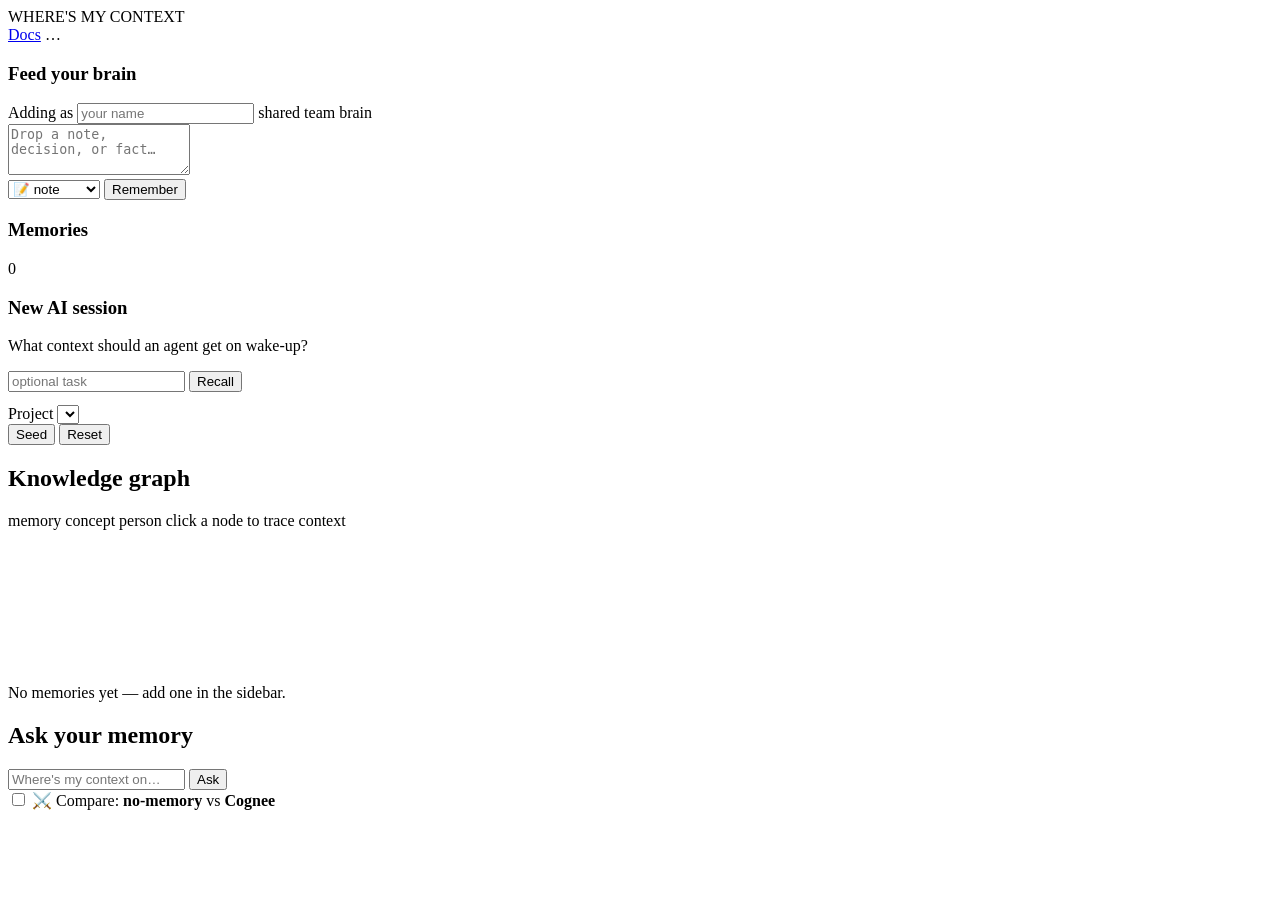
==== frontend/index.html @ d5a43bbb "Redesign UI with modern sidebar layout inspired by LeadScan - cleaner, more minimal aesthetic" ====
<!DOCTYPE html>
<html lang="en">
<head>
  <meta charset="UTF-8" />
  <meta name="viewport" content="width=device-width, initial-scale=1.0" />
  <title>Where's My Context · AI memory that connects</title>
  <link rel="preconnect" href="https://fonts.googleapis.com" />
  <link href="https://fonts.googleapis.com/css2?family=Inter:wght@400;500;600;700;800&family=JetBrains+Mono:wght@400;500&display=swap" rel="stylesheet" />
  <link rel="stylesheet" href="/styles.css" />
</head>
<body>
  <!-- TOP NAV -->
  <header class="topnav">
    <div class="nav-left">
      <span class="logo-text">WHERE'S MY CONTEXT</span>
    </div>
    <div class="nav-right">
      <a href="#" class="nav-link">Docs</a>
      <span id="engine-badge" class="badge" title="Active memory engine">…</span>
    </div>
  </header>

  <!-- MAIN LAYOUT: Sidebar + Content -->
  <div class="layout">
    <!-- LEFT SIDEBAR -->
    <aside class="sidebar">
      <div class="sidebar-section">
        <h3 class="section-title">Feed your brain</h3>
        <div class="identity-row">
          <span>Adding as</span>
          <input id="identity" type="text" placeholder="your name" maxlength="24" />
          <span class="idhint">shared team brain</span>
        </div>
        <form id="add-form" class="add-form">
          <textarea id="add-text" rows="3"
            placeholder="Drop a note, decision, or fact…"></textarea>
          <div class="form-row">
            <select id="add-type">
              <option value="decision">🧭 decision</option>
              <option value="note" selected>📝 note</option>
              <option value="fact">📌 fact</option>
              <option value="doc">📄 doc</option>
              <option value="code">💻 code</option>
            </select>
            <button type="submit" class="btn-primary">Remember</button>
          </div>
        </form>
      </div>

      <div class="sidebar-section">
        <div class="section-head">
          <h3 class="section-title">Memories</h3>
          <span id="mem-count" class="count-badge">0</span>
        </div>
        <div id="mem-list" class="mem-list"></div>
      </div>

      <div class="sidebar-section">
        <h3 class="section-title">New AI session</h3>
        <p class="section-desc">What context should an agent get on wake-up?</p>
        <div class="form-row">
          <input id="recall-task" type="text" placeholder="optional task" />
          <button id="recall-btn" class="btn-accent">Recall</button>
        </div>
        <pre id="recall-out" class="recall-output hidden"></pre>
      </div>

      <div class="sidebar-footer">
        <label class="proj-label">
          Project
          <select id="project-select"></select>
        </label>
        <div class="button-group">
          <button id="seed-btn" class="btn-ghost">Seed</button>
          <button id="reset-btn" class="btn-ghost danger">Reset</button>
        </div>
      </div>
    </aside>

    <!-- MAIN CONTENT -->
    <main class="main-content">
      <!-- GRAPH -->
      <section class="graph-section">
        <div class="graph-header">
          <h2>Knowledge graph</h2>
          <div class="legend">
            <span><i class="sw mem"></i> memory</span>
            <span><i class="sw con"></i> concept</span>
            <span><i class="sw per"></i> person</span>
            <span class="hint">click a node to trace context</span>
          </div>
        </div>
        <svg id="graph"></svg>
        <div id="graph-empty" class="graph-empty hidden">No memories yet — add one in the sidebar.</div>
      </section>

      <!-- CHAT PANEL -->
      <section class="chat-section">
        <h2>Ask your memory</h2>
        <form id="ask-form" class="ask-form">
          <input id="ask-input" type="text"
            placeholder="Where's my context on…" />
          <button type="submit" class="btn-primary">Ask</button>
        </form>
        <label class="compare-toggle">
          <input type="checkbox" id="compare-toggle" />
          <span>⚔️ Compare: <b>no-memory</b> vs <b>Cognee</b></span>
        </label>
        <div id="chat" class="chat"></div>
      </section>
    </main>
  </div>

  <script src="https://d3js.org/d3.v7.min.js"></script>
  <script src="/app.js"></script>
</body>
</html>
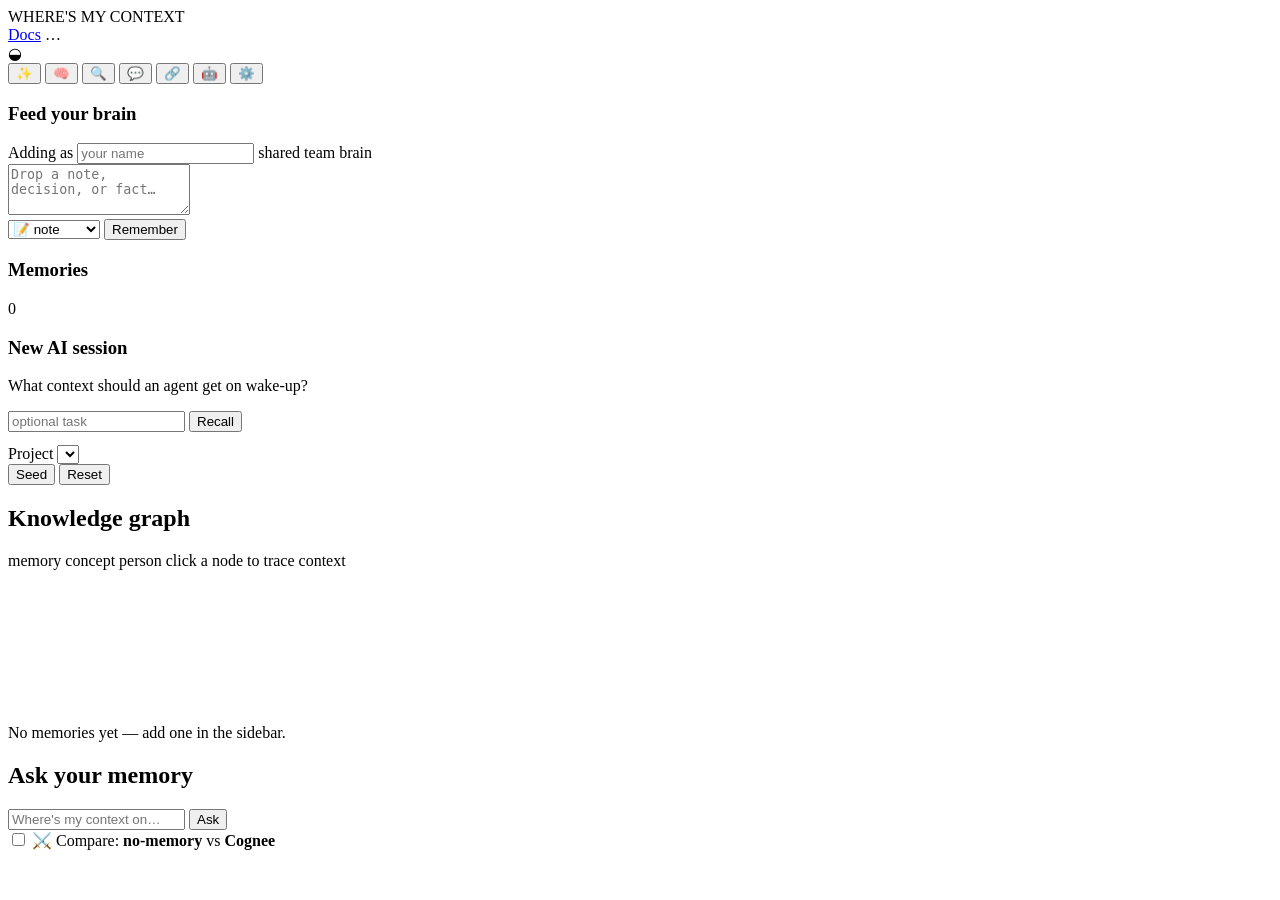
==== commit 554fab72: "Redesign sidebar with two-part layout: icon bar left + menu right, inspired by Gopis design" ====
--- a/frontend/index.html
+++ b/frontend/index.html
@@ -22,7 +22,21 @@
 
   <!-- MAIN LAYOUT: Sidebar + Content -->
   <div class="layout">
-    <!-- LEFT SIDEBAR -->
+    <!-- LEFT ICON BAR -->
+    <aside class="icon-bar">
+      <div class="icon-logo">◒</div>
+      <nav class="icon-nav">
+        <button class="icon-btn" title="New memory" id="new-memory-btn">✨</button>
+        <button class="icon-btn active" title="Feed">🧠</button>
+        <button class="icon-btn" title="Search">🔍</button>
+        <button class="icon-btn" title="Messages">💬</button>
+        <button class="icon-btn" title="Graph">🔗</button>
+        <button class="icon-btn" title="Recall">🤖</button>
+        <button class="icon-btn" title="Settings">⚙️</button>
+      </nav>
+    </aside>
+
+    <!-- RIGHT SIDEBAR -->
     <aside class="sidebar">
       <div class="sidebar-section">
         <h3 class="section-title">Feed your brain</h3>
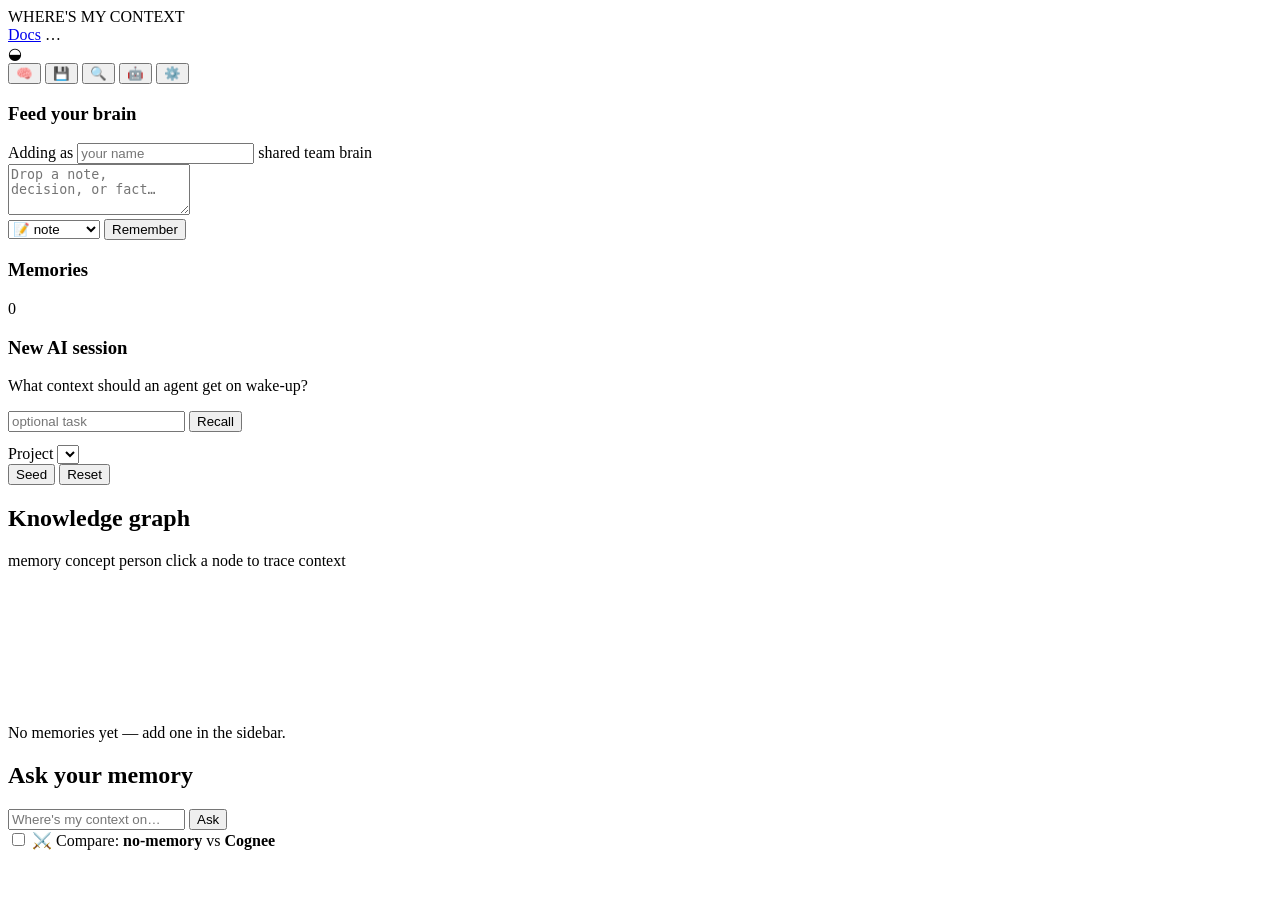
==== commit fc331711: "Redesign sidebar to icon-only with hover labels instead of persistent menu" ====
--- a/frontend/index.html
+++ b/frontend/index.html
@@ -22,22 +22,20 @@
 
   <!-- MAIN LAYOUT: Sidebar + Content -->
   <div class="layout">
-    <!-- LEFT ICON BAR -->
-    <aside class="icon-bar">
-      <div class="icon-logo">◒</div>
-      <nav class="icon-nav">
-        <button class="icon-btn" title="New memory" id="new-memory-btn">✨</button>
-        <button class="icon-btn active" title="Feed">🧠</button>
-        <button class="icon-btn" title="Search">🔍</button>
-        <button class="icon-btn" title="Messages">💬</button>
-        <button class="icon-btn" title="Graph">🔗</button>
-        <button class="icon-btn" title="Recall">🤖</button>
-        <button class="icon-btn" title="Settings">⚙️</button>
+    <!-- ICON SIDEBAR (Hover to reveal labels) -->
+    <aside class="sidebar">
+      <div class="sidebar-header">
+        <div class="sidebar-logo">◒</div>
+      </div>
+
+      <nav class="sidebar-nav">
+        <button class="sidebar-item active" data-label="Feed">🧠</button>
+        <button class="sidebar-item" data-label="Memories">💾</button>
+        <button class="sidebar-item" data-label="Search">🔍</button>
+        <button class="sidebar-item" data-label="Recall">🤖</button>
+        <button class="sidebar-item" data-label="Settings">⚙️</button>
       </nav>
-    </aside>
 
-    <!-- RIGHT SIDEBAR -->
-    <aside class="sidebar">
       <div class="sidebar-section">
         <h3 class="section-title">Feed your brain</h3>
         <div class="identity-row">
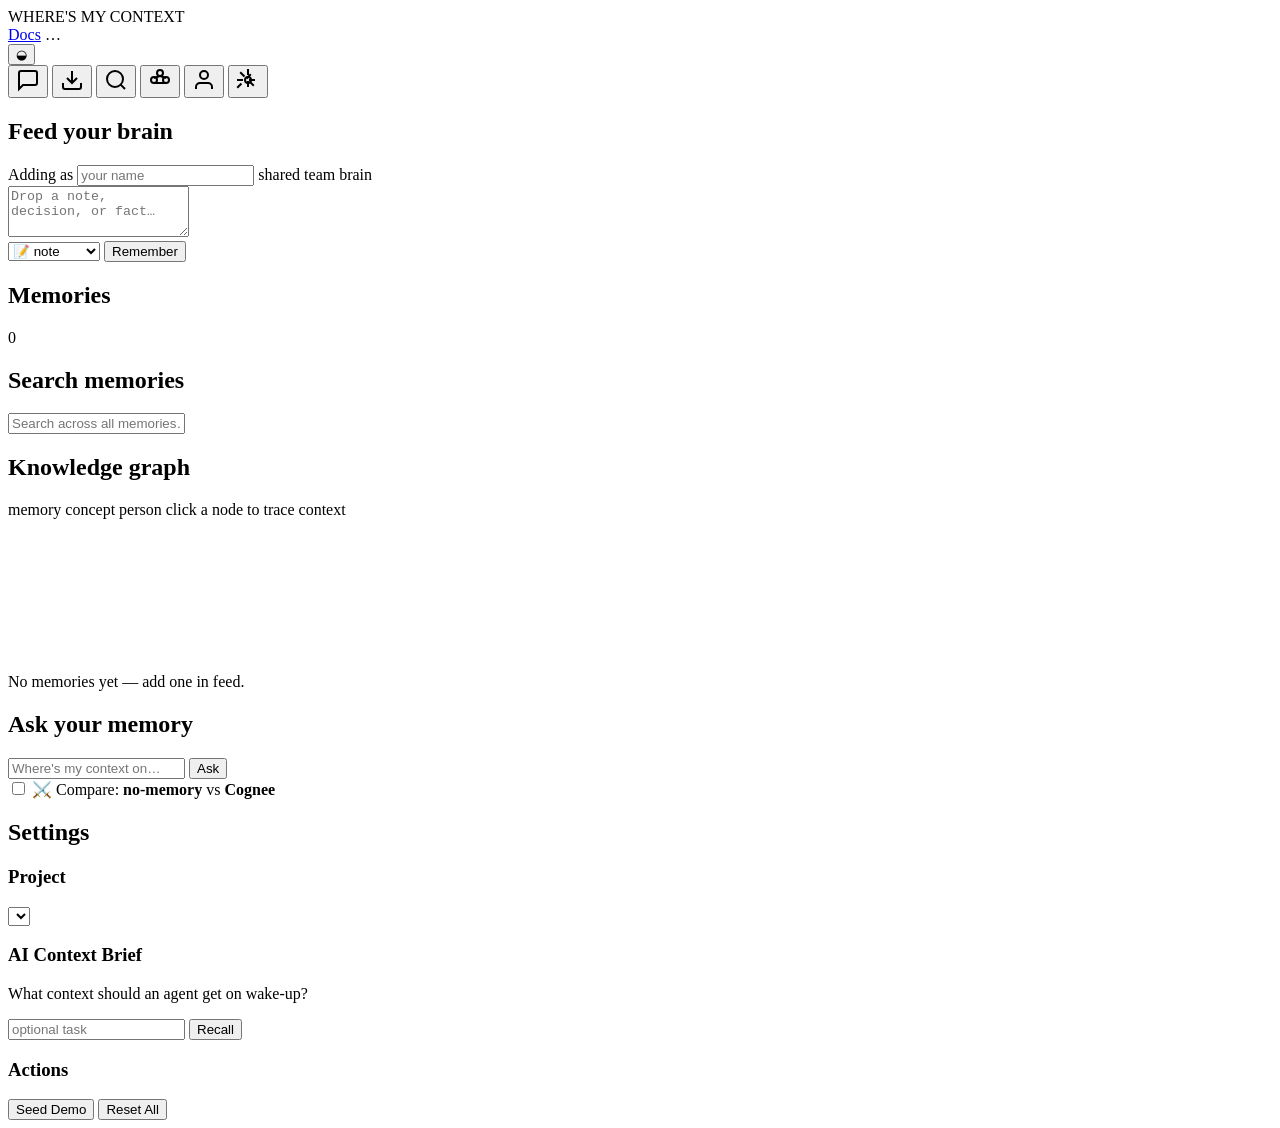
==== commit f0bfe088: "Add SVG icons and functional navigation between views (Feed, Memories, Search, Graph, Ask, Settings)" ====
--- a/frontend/index.html
+++ b/frontend/index.html
@@ -25,75 +25,119 @@
     <!-- ICON SIDEBAR (Hover to reveal labels) -->
     <aside class="sidebar">
       <div class="sidebar-header">
-        <div class="sidebar-logo">◒</div>
+        <button class="sidebar-logo-btn" data-view="graph">◒</button>
       </div>
 
       <nav class="sidebar-nav">
-        <button class="sidebar-item active" data-label="Feed">🧠</button>
-        <button class="sidebar-item" data-label="Memories">💾</button>
-        <button class="sidebar-item" data-label="Search">🔍</button>
-        <button class="sidebar-item" data-label="Recall">🤖</button>
-        <button class="sidebar-item" data-label="Settings">⚙️</button>
+        <!-- Feed -->
+        <button class="sidebar-item" data-view="feed" data-label="Feed">
+          <svg viewBox="0 0 24 24" width="24" height="24" fill="none" stroke="currentColor" stroke-width="2">
+            <path d="M21 15a2 2 0 0 1-2 2H7l-4 4V5a2 2 0 0 1 2-2h14a2 2 0 0 1 2 2z"></path>
+          </svg>
+        </button>
+
+        <!-- Memories -->
+        <button class="sidebar-item" data-view="memories" data-label="Memories">
+          <svg viewBox="0 0 24 24" width="24" height="24" fill="none" stroke="currentColor" stroke-width="2">
+            <path d="M21 15V19a2 2 0 0 1-2 2H5a2 2 0 0 1-2-2v-4"></path>
+            <polyline points="7 10 12 15 17 10"></polyline>
+            <line x1="12" y1="15" x2="12" y2="3"></line>
+          </svg>
+        </button>
+
+        <!-- Search -->
+        <button class="sidebar-item" data-view="search" data-label="Search">
+          <svg viewBox="0 0 24 24" width="24" height="24" fill="none" stroke="currentColor" stroke-width="2">
+            <circle cx="11" cy="11" r="8"></circle>
+            <path d="m21 21-4.35-4.35"></path>
+          </svg>
+        </button>
+
+        <!-- Graph -->
+        <button class="sidebar-item active" data-view="graph" data-label="Graph">
+          <svg viewBox="0 0 24 24" width="24" height="24" fill="none" stroke="currentColor" stroke-width="2">
+            <circle cx="12" cy="5" r="3"></circle>
+            <circle cx="6" cy="12" r="3"></circle>
+            <circle cx="18" cy="12" r="3"></circle>
+            <line x1="12" y1="8" x2="6" y2="10"></line>
+            <line x1="12" y1="8" x2="18" y2="10"></line>
+            <line x1="6" y1="15" x2="18" y2="15"></line>
+          </svg>
+        </button>
+
+        <!-- Ask -->
+        <button class="sidebar-item" data-view="ask" data-label="Ask">
+          <svg viewBox="0 0 24 24" width="24" height="24" fill="none" stroke="currentColor" stroke-width="2">
+            <path d="M20 21v-2a4 4 0 0 0-4-4H8a4 4 0 0 0-4 4v2"></path>
+            <circle cx="12" cy="7" r="4"></circle>
+          </svg>
+        </button>
+
+        <!-- Settings -->
+        <button class="sidebar-item" data-view="settings" data-label="Settings">
+          <svg viewBox="0 0 24 24" width="24" height="24" fill="none" stroke="currentColor" stroke-width="2">
+            <circle cx="12" cy="12" r="3"></circle>
+            <path d="M12 1v6m0 6v6M4.22 4.22l4.24 4.24m5.08 5.08l4.24 4.24M1 12h6m6 0h6m-17.78 7.78l4.24-4.24m5.08-5.08l4.24-4.24"></path>
+          </svg>
+        </button>
       </nav>
-
-      <div class="sidebar-section">
-        <h3 class="section-title">Feed your brain</h3>
-        <div class="identity-row">
-          <span>Adding as</span>
-          <input id="identity" type="text" placeholder="your name" maxlength="24" />
-          <span class="idhint">shared team brain</span>
-        </div>
-        <form id="add-form" class="add-form">
-          <textarea id="add-text" rows="3"
-            placeholder="Drop a note, decision, or fact…"></textarea>
-          <div class="form-row">
-            <select id="add-type">
-              <option value="decision">🧭 decision</option>
-              <option value="note" selected>📝 note</option>
-              <option value="fact">📌 fact</option>
-              <option value="doc">📄 doc</option>
-              <option value="code">💻 code</option>
-            </select>
-            <button type="submit" class="btn-primary">Remember</button>
-          </div>
-        </form>
-      </div>
-
-      <div class="sidebar-section">
-        <div class="section-head">
-          <h3 class="section-title">Memories</h3>
-          <span id="mem-count" class="count-badge">0</span>
-        </div>
-        <div id="mem-list" class="mem-list"></div>
-      </div>
-
-      <div class="sidebar-section">
-        <h3 class="section-title">New AI session</h3>
-        <p class="section-desc">What context should an agent get on wake-up?</p>
-        <div class="form-row">
-          <input id="recall-task" type="text" placeholder="optional task" />
-          <button id="recall-btn" class="btn-accent">Recall</button>
-        </div>
-        <pre id="recall-out" class="recall-output hidden"></pre>
-      </div>
-
-      <div class="sidebar-footer">
-        <label class="proj-label">
-          Project
-          <select id="project-select"></select>
-        </label>
-        <div class="button-group">
-          <button id="seed-btn" class="btn-ghost">Seed</button>
-          <button id="reset-btn" class="btn-ghost danger">Reset</button>
-        </div>
-      </div>
     </aside>
 
     <!-- MAIN CONTENT -->
     <main class="main-content">
-      <!-- GRAPH -->
-      <section class="graph-section">
-        <div class="graph-header">
+      <!-- FEED VIEW -->
+      <section id="feed-view" class="view-section hidden">
+        <div class="view-header">
+          <h2>Feed your brain</h2>
+        </div>
+        <div class="view-content">
+          <div class="identity-row">
+            <span>Adding as</span>
+            <input id="identity" type="text" placeholder="your name" maxlength="24" />
+            <span class="idhint">shared team brain</span>
+          </div>
+          <form id="add-form" class="add-form">
+            <textarea id="add-text" rows="3"
+              placeholder="Drop a note, decision, or fact…"></textarea>
+            <div class="form-row">
+              <select id="add-type">
+                <option value="decision">🧭 decision</option>
+                <option value="note" selected>📝 note</option>
+                <option value="fact">📌 fact</option>
+                <option value="doc">📄 doc</option>
+                <option value="code">💻 code</option>
+              </select>
+              <button type="submit" class="btn-primary">Remember</button>
+            </div>
+          </form>
+        </div>
+      </section>
+
+      <!-- MEMORIES VIEW -->
+      <section id="memories-view" class="view-section hidden">
+        <div class="view-header">
+          <h2>Memories</h2>
+          <span id="mem-count" class="count-badge">0</span>
+        </div>
+        <div class="view-content">
+          <div id="mem-list" class="mem-list"></div>
+        </div>
+      </section>
+
+      <!-- SEARCH VIEW -->
+      <section id="search-view" class="view-section hidden">
+        <div class="view-header">
+          <h2>Search memories</h2>
+        </div>
+        <div class="view-content">
+          <input id="search-input" type="text" placeholder="Search across all memories…" class="search-input" />
+          <div id="search-results" class="search-results"></div>
+        </div>
+      </section>
+
+      <!-- GRAPH VIEW -->
+      <section id="graph-view" class="view-section">
+        <div class="view-header">
           <h2>Knowledge graph</h2>
           <div class="legend">
             <span><i class="sw mem"></i> memory</span>
@@ -103,22 +147,57 @@
           </div>
         </div>
         <svg id="graph"></svg>
-        <div id="graph-empty" class="graph-empty hidden">No memories yet — add one in the sidebar.</div>
-      </section>
-
-      <!-- CHAT PANEL -->
-      <section class="chat-section">
-        <h2>Ask your memory</h2>
-        <form id="ask-form" class="ask-form">
-          <input id="ask-input" type="text"
-            placeholder="Where's my context on…" />
-          <button type="submit" class="btn-primary">Ask</button>
-        </form>
-        <label class="compare-toggle">
-          <input type="checkbox" id="compare-toggle" />
-          <span>⚔️ Compare: <b>no-memory</b> vs <b>Cognee</b></span>
-        </label>
-        <div id="chat" class="chat"></div>
+        <div id="graph-empty" class="graph-empty hidden">No memories yet — add one in feed.</div>
+      </section>
+
+      <!-- ASK VIEW -->
+      <section id="ask-view" class="view-section hidden">
+        <div class="view-header">
+          <h2>Ask your memory</h2>
+        </div>
+        <div class="view-content">
+          <form id="ask-form" class="ask-form">
+            <input id="ask-input" type="text"
+              placeholder="Where's my context on…" />
+            <button type="submit" class="btn-primary">Ask</button>
+          </form>
+          <label class="compare-toggle">
+            <input type="checkbox" id="compare-toggle" />
+            <span>⚔️ Compare: <b>no-memory</b> vs <b>Cognee</b></span>
+          </label>
+          <div id="chat" class="chat"></div>
+        </div>
+      </section>
+
+      <!-- SETTINGS VIEW -->
+      <section id="settings-view" class="view-section hidden">
+        <div class="view-header">
+          <h2>Settings</h2>
+        </div>
+        <div class="view-content">
+          <div class="settings-section">
+            <h3>Project</h3>
+            <label class="proj-label">
+              <select id="project-select"></select>
+            </label>
+          </div>
+          <div class="settings-section">
+            <h3>AI Context Brief</h3>
+            <p class="section-desc">What context should an agent get on wake-up?</p>
+            <div class="form-row">
+              <input id="recall-task" type="text" placeholder="optional task" />
+              <button id="recall-btn" class="btn-accent">Recall</button>
+            </div>
+            <pre id="recall-out" class="recall-output hidden"></pre>
+          </div>
+          <div class="settings-section">
+            <h3>Actions</h3>
+            <div class="button-group">
+              <button id="seed-btn" class="btn-ghost">Seed Demo</button>
+              <button id="reset-btn" class="btn-ghost danger">Reset All</button>
+            </div>
+          </div>
+        </div>
       </section>
     </main>
   </div>
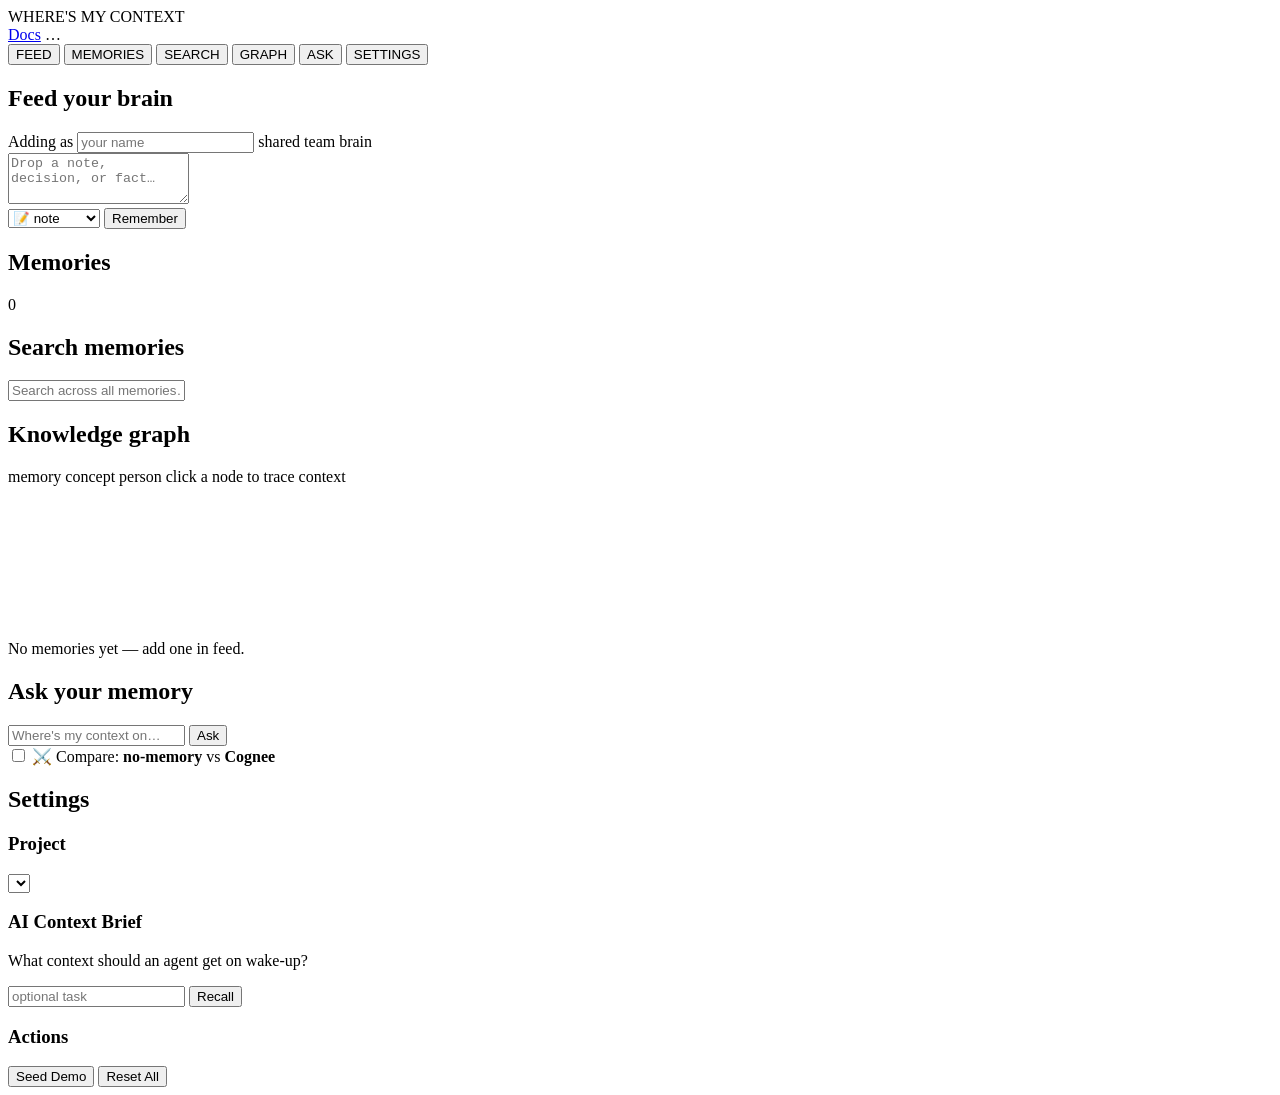
==== commit 1cb7f873: "Replace icon sidebar with centered text navigation menu" ====
--- a/frontend/index.html
+++ b/frontend/index.html
@@ -22,64 +22,15 @@
 
   <!-- MAIN LAYOUT: Sidebar + Content -->
   <div class="layout">
-    <!-- ICON SIDEBAR (Hover to reveal labels) -->
+    <!-- TEXT SIDEBAR NAVIGATION -->
     <aside class="sidebar">
-      <div class="sidebar-header">
-        <button class="sidebar-logo-btn" data-view="graph">◒</button>
-      </div>
-
       <nav class="sidebar-nav">
-        <!-- Feed -->
-        <button class="sidebar-item" data-view="feed" data-label="Feed">
-          <svg viewBox="0 0 24 24" width="24" height="24" fill="none" stroke="currentColor" stroke-width="2">
-            <path d="M21 15a2 2 0 0 1-2 2H7l-4 4V5a2 2 0 0 1 2-2h14a2 2 0 0 1 2 2z"></path>
-          </svg>
-        </button>
-
-        <!-- Memories -->
-        <button class="sidebar-item" data-view="memories" data-label="Memories">
-          <svg viewBox="0 0 24 24" width="24" height="24" fill="none" stroke="currentColor" stroke-width="2">
-            <path d="M21 15V19a2 2 0 0 1-2 2H5a2 2 0 0 1-2-2v-4"></path>
-            <polyline points="7 10 12 15 17 10"></polyline>
-            <line x1="12" y1="15" x2="12" y2="3"></line>
-          </svg>
-        </button>
-
-        <!-- Search -->
-        <button class="sidebar-item" data-view="search" data-label="Search">
-          <svg viewBox="0 0 24 24" width="24" height="24" fill="none" stroke="currentColor" stroke-width="2">
-            <circle cx="11" cy="11" r="8"></circle>
-            <path d="m21 21-4.35-4.35"></path>
-          </svg>
-        </button>
-
-        <!-- Graph -->
-        <button class="sidebar-item active" data-view="graph" data-label="Graph">
-          <svg viewBox="0 0 24 24" width="24" height="24" fill="none" stroke="currentColor" stroke-width="2">
-            <circle cx="12" cy="5" r="3"></circle>
-            <circle cx="6" cy="12" r="3"></circle>
-            <circle cx="18" cy="12" r="3"></circle>
-            <line x1="12" y1="8" x2="6" y2="10"></line>
-            <line x1="12" y1="8" x2="18" y2="10"></line>
-            <line x1="6" y1="15" x2="18" y2="15"></line>
-          </svg>
-        </button>
-
-        <!-- Ask -->
-        <button class="sidebar-item" data-view="ask" data-label="Ask">
-          <svg viewBox="0 0 24 24" width="24" height="24" fill="none" stroke="currentColor" stroke-width="2">
-            <path d="M20 21v-2a4 4 0 0 0-4-4H8a4 4 0 0 0-4 4v2"></path>
-            <circle cx="12" cy="7" r="4"></circle>
-          </svg>
-        </button>
-
-        <!-- Settings -->
-        <button class="sidebar-item" data-view="settings" data-label="Settings">
-          <svg viewBox="0 0 24 24" width="24" height="24" fill="none" stroke="currentColor" stroke-width="2">
-            <circle cx="12" cy="12" r="3"></circle>
-            <path d="M12 1v6m0 6v6M4.22 4.22l4.24 4.24m5.08 5.08l4.24 4.24M1 12h6m6 0h6m-17.78 7.78l4.24-4.24m5.08-5.08l4.24-4.24"></path>
-          </svg>
-        </button>
+        <button class="nav-link" data-view="feed">FEED</button>
+        <button class="nav-link" data-view="memories">MEMORIES</button>
+        <button class="nav-link" data-view="search">SEARCH</button>
+        <button class="nav-link active" data-view="graph">GRAPH</button>
+        <button class="nav-link" data-view="ask">ASK</button>
+        <button class="nav-link" data-view="settings">SETTINGS</button>
       </nav>
     </aside>
 
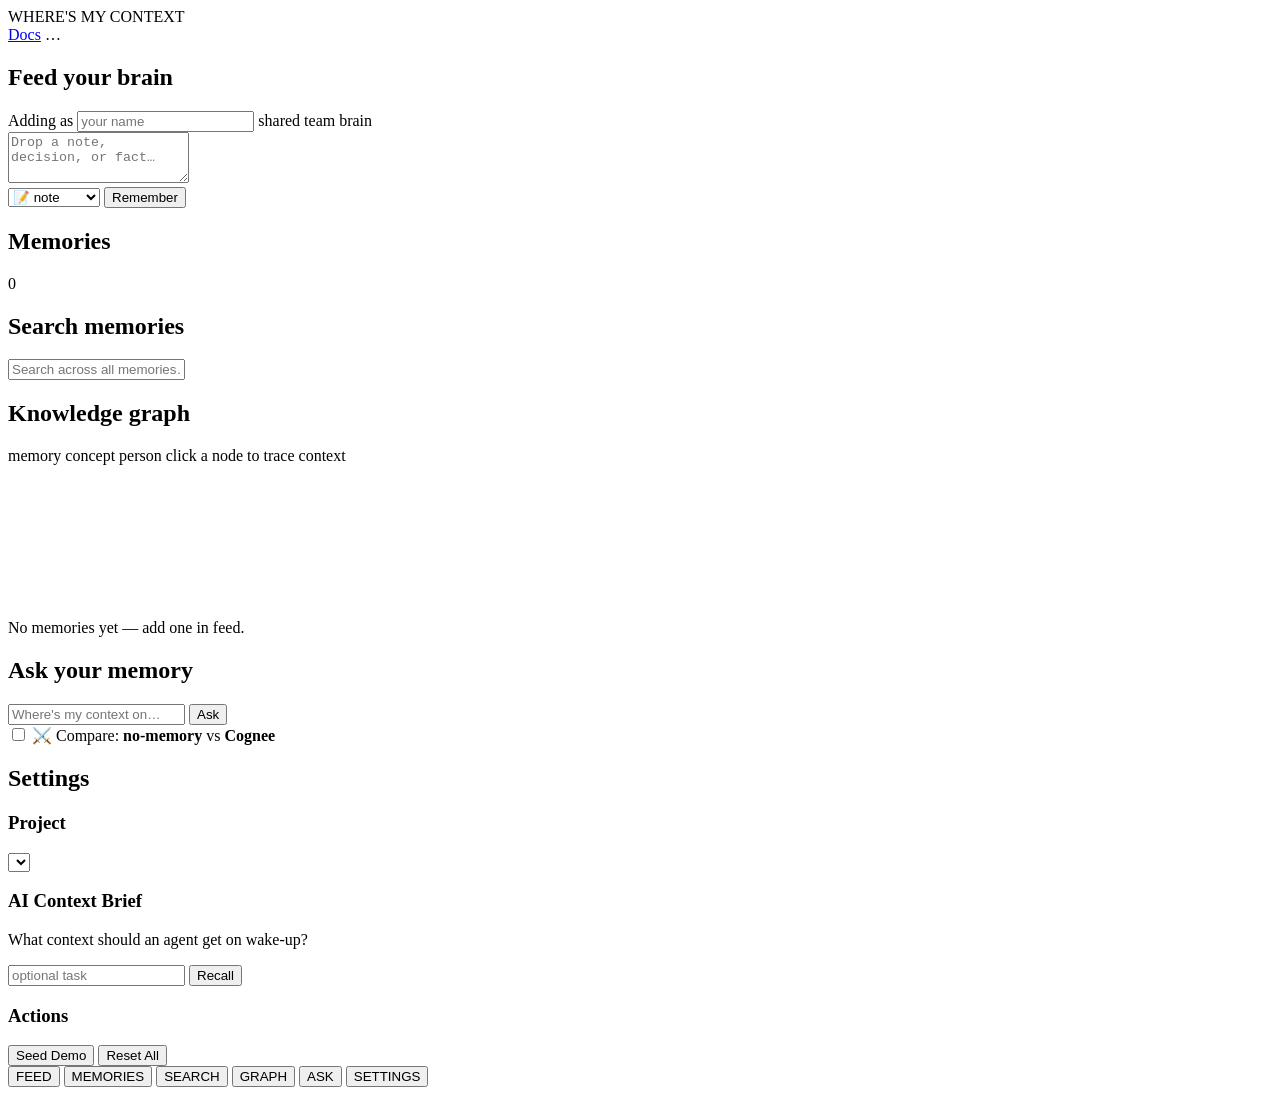
==== commit d4798bdf: "Move navigation to floating overlay on right side, full-width content" ====
--- a/frontend/index.html
+++ b/frontend/index.html
@@ -20,21 +20,9 @@
     </div>
   </header>
 
-  <!-- MAIN LAYOUT: Sidebar + Content -->
+  <!-- MAIN LAYOUT -->
   <div class="layout">
-    <!-- TEXT SIDEBAR NAVIGATION -->
-    <aside class="sidebar">
-      <nav class="sidebar-nav">
-        <button class="nav-link" data-view="feed">FEED</button>
-        <button class="nav-link" data-view="memories">MEMORIES</button>
-        <button class="nav-link" data-view="search">SEARCH</button>
-        <button class="nav-link active" data-view="graph">GRAPH</button>
-        <button class="nav-link" data-view="ask">ASK</button>
-        <button class="nav-link" data-view="settings">SETTINGS</button>
-      </nav>
-    </aside>
-
-    <!-- MAIN CONTENT -->
+    <!-- MAIN CONTENT (Full width) -->
     <main class="main-content">
       <!-- FEED VIEW -->
       <section id="feed-view" class="view-section hidden">
@@ -153,6 +141,16 @@
     </main>
   </div>
 
+  <!-- FLOATING NAVIGATION OVERLAY -->
+  <nav class="floating-nav">
+    <button class="nav-link" data-view="feed">FEED</button>
+    <button class="nav-link" data-view="memories">MEMORIES</button>
+    <button class="nav-link" data-view="search">SEARCH</button>
+    <button class="nav-link active" data-view="graph">GRAPH</button>
+    <button class="nav-link" data-view="ask">ASK</button>
+    <button class="nav-link" data-view="settings">SETTINGS</button>
+  </nav>
+
   <script src="https://d3js.org/d3.v7.min.js"></script>
   <script src="/app.js"></script>
 </body>
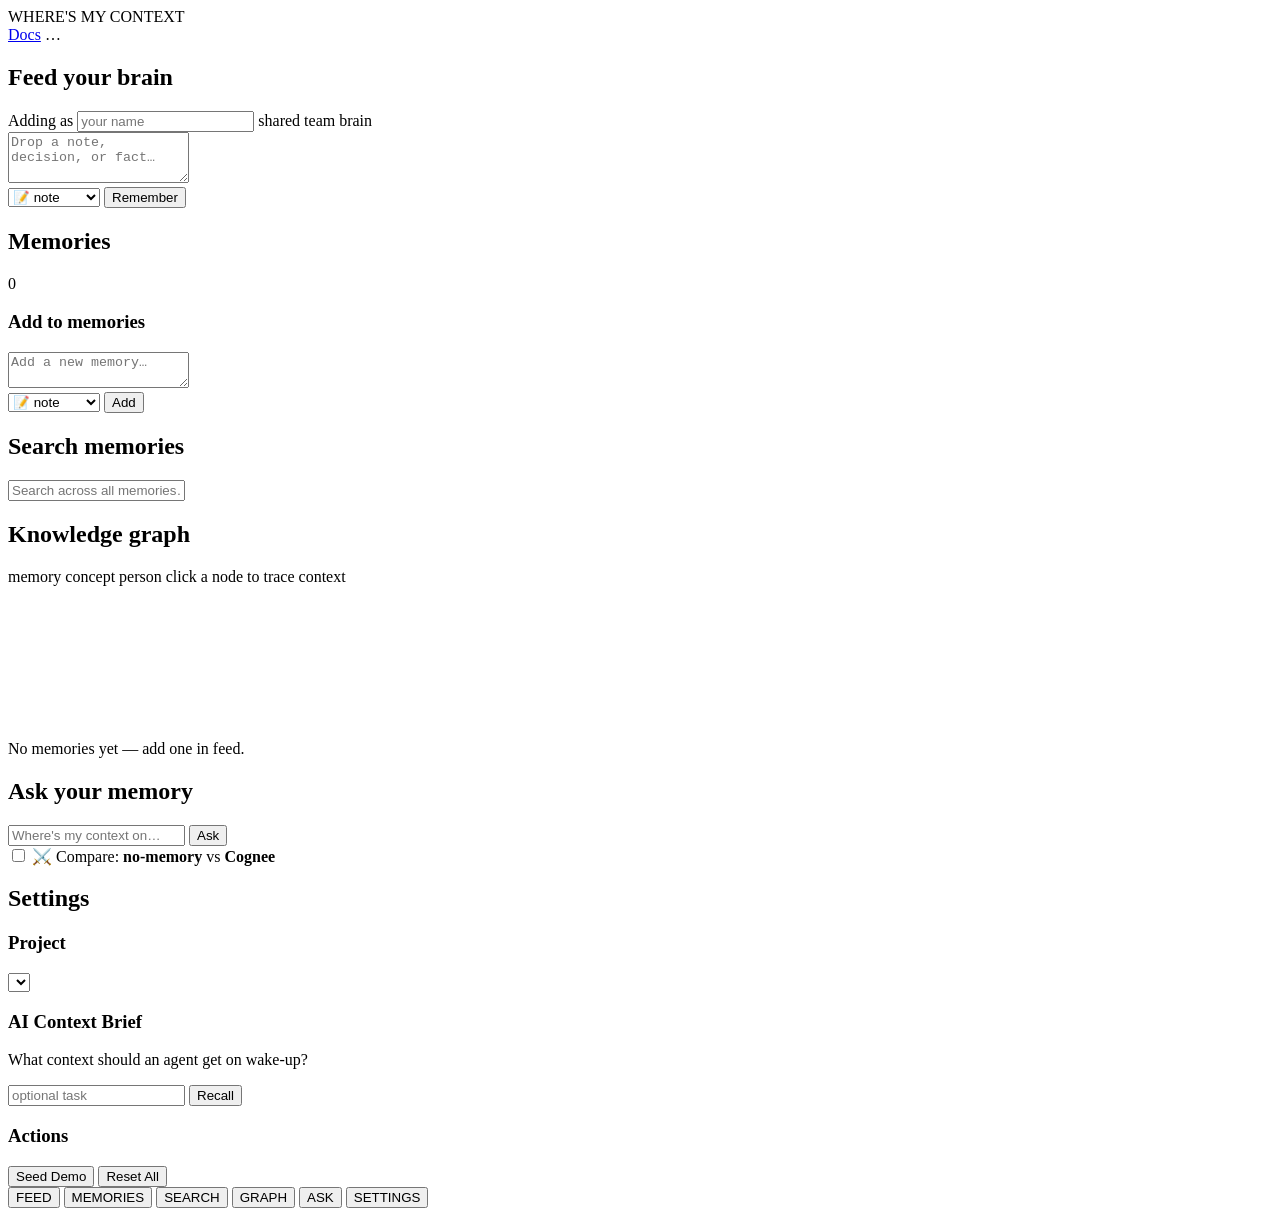
==== commit 3c756101: "Add quick memory form to Memories view to fill unused space" ====
--- a/frontend/index.html
+++ b/frontend/index.html
@@ -60,6 +60,24 @@
         </div>
         <div class="view-content">
           <div id="mem-list" class="mem-list"></div>
+
+          <!-- Quick Add Memory Form -->
+          <div class="quick-add-section">
+            <h3>Add to memories</h3>
+            <form id="quick-add-form" class="add-form">
+              <textarea id="quick-add-text" rows="2" placeholder="Add a new memory…"></textarea>
+              <div class="form-row">
+                <select id="quick-add-type">
+                  <option value="note" selected>📝 note</option>
+                  <option value="decision">🧭 decision</option>
+                  <option value="fact">📌 fact</option>
+                  <option value="doc">📄 doc</option>
+                  <option value="code">💻 code</option>
+                </select>
+                <button type="submit" class="btn-primary">Add</button>
+              </div>
+            </form>
+          </div>
         </div>
       </section>
 
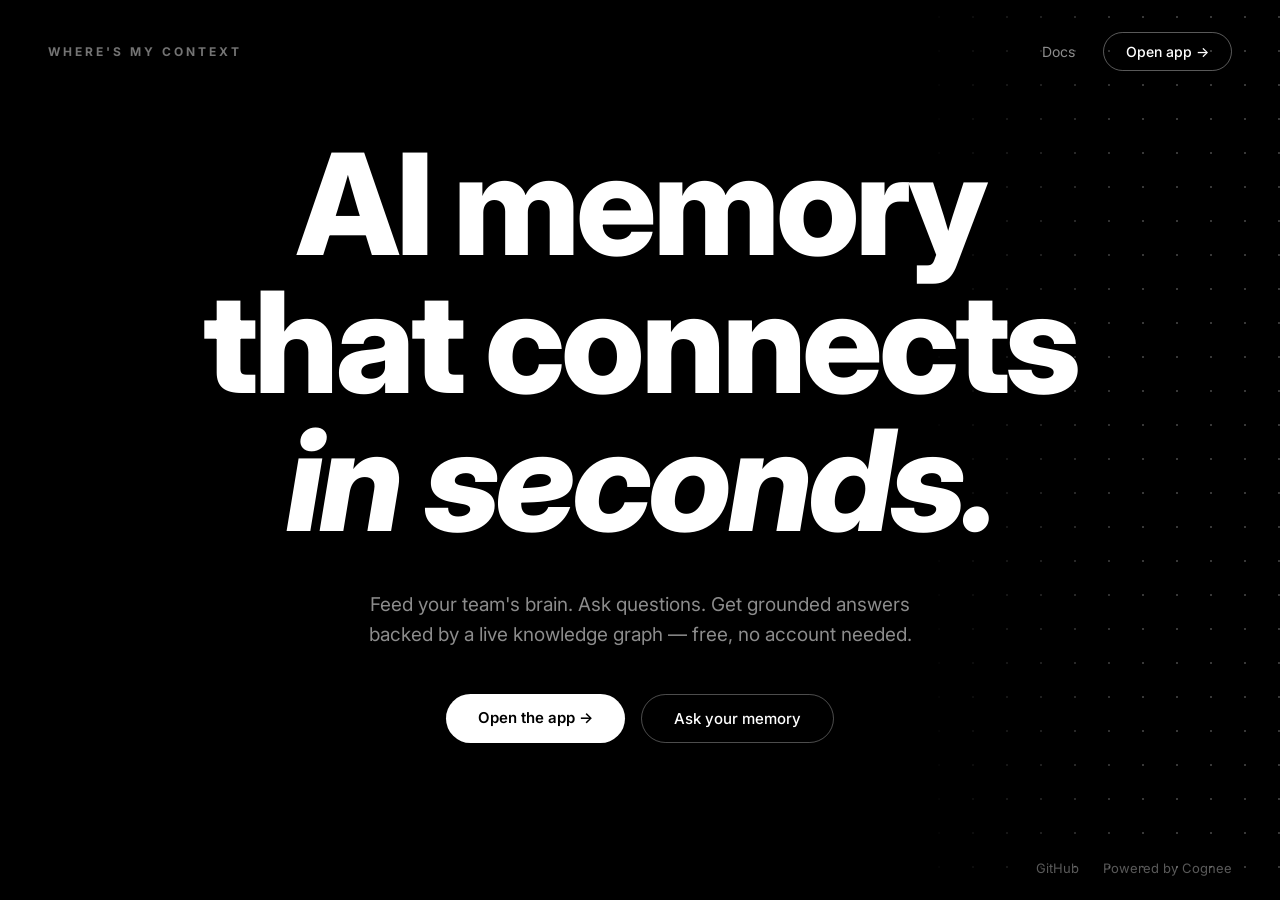
==== commit b4c6b9f1: "Add LeadScan-style landing page and per-view URLs (/graph, /feed, /ask, ...)" ====
--- a/frontend/index.html
+++ b/frontend/index.html
@@ -3,173 +3,218 @@
 <head>
   <meta charset="UTF-8" />
   <meta name="viewport" content="width=device-width, initial-scale=1.0" />
-  <title>Where's My Context · AI memory that connects</title>
+  <title>Where's My Context — AI memory that connects</title>
+  <meta name="description" content="Feed your team's brain. Ask questions. Get grounded answers backed by a live knowledge graph — powered by Cognee." />
   <link rel="preconnect" href="https://fonts.googleapis.com" />
-  <link href="https://fonts.googleapis.com/css2?family=Inter:wght@400;500;600;700;800&family=JetBrains+Mono:wght@400;500&display=swap" rel="stylesheet" />
-  <link rel="stylesheet" href="/styles.css" />
+  <link href="https://fonts.googleapis.com/css2?family=Inter:ital,wght@0,400;0,500;0,600;0,700;0,800;0,900;1,700;1,800&display=swap" rel="stylesheet" />
+  <style>
+    * { box-sizing: border-box; margin: 0; padding: 0; }
+
+    html, body {
+      height: 100%;
+      background: #000;
+      color: #fff;
+      font-family: "Inter", system-ui, sans-serif;
+      -webkit-font-smoothing: antialiased;
+    }
+
+    body {
+      display: flex;
+      flex-direction: column;
+      min-height: 100vh;
+      overflow-x: hidden;
+      position: relative;
+    }
+
+    /* Dot grid — right side, like reference */
+    .dots {
+      position: fixed;
+      top: 0;
+      right: 0;
+      width: 28vw;
+      height: 100vh;
+      background-image: radial-gradient(rgba(255, 255, 255, 0.22) 1px, transparent 1px);
+      background-size: 34px 34px;
+      -webkit-mask-image: linear-gradient(to left, black 40%, transparent 100%);
+      mask-image: linear-gradient(to left, black 40%, transparent 100%);
+      pointer-events: none;
+    }
+
+    /* ---------- NAV ---------- */
+    nav {
+      display: flex;
+      align-items: center;
+      justify-content: space-between;
+      padding: 32px 48px;
+      position: relative;
+      z-index: 2;
+    }
+
+    .logo {
+      font-size: 12px;
+      font-weight: 700;
+      letter-spacing: 3px;
+      color: rgba(255, 255, 255, 0.45);
+      text-decoration: none;
+    }
+
+    .nav-actions {
+      display: flex;
+      align-items: center;
+      gap: 28px;
+    }
+
+    .nav-actions a.docs {
+      font-size: 14px;
+      color: rgba(255, 255, 255, 0.55);
+      text-decoration: none;
+      transition: color 0.2s;
+    }
+
+    .nav-actions a.docs:hover { color: #fff; }
+
+    .cta-pill {
+      font-size: 14px;
+      font-weight: 500;
+      color: #fff;
+      text-decoration: none;
+      padding: 10px 22px;
+      border: 1px solid rgba(255, 255, 255, 0.35);
+      border-radius: 999px;
+      transition: all 0.25s ease;
+      white-space: nowrap;
+    }
+
+    .cta-pill:hover {
+      background: #fff;
+      color: #000;
+      border-color: #fff;
+    }
+
+    /* ---------- HERO ---------- */
+    .hero {
+      flex: 1;
+      display: flex;
+      flex-direction: column;
+      align-items: center;
+      justify-content: center;
+      text-align: center;
+      padding: 0 24px 60px;
+      position: relative;
+      z-index: 1;
+    }
+
+    h1 {
+      font-size: clamp(56px, 11vw, 150px);
+      font-weight: 800;
+      line-height: 0.98;
+      letter-spacing: -0.03em;
+    }
+
+    h1 .em {
+      font-style: italic;
+      font-weight: 800;
+    }
+
+    .sub {
+      margin-top: 40px;
+      max-width: 560px;
+      font-size: clamp(15px, 1.6vw, 19px);
+      line-height: 1.6;
+      color: rgba(255, 255, 255, 0.55);
+    }
+
+    .hero-actions {
+      margin-top: 44px;
+      display: flex;
+      gap: 16px;
+      flex-wrap: wrap;
+      justify-content: center;
+    }
+
+    .btn-solid {
+      font-size: 15px;
+      font-weight: 600;
+      color: #000;
+      background: #fff;
+      text-decoration: none;
+      padding: 14px 32px;
+      border-radius: 999px;
+      transition: transform 0.2s ease, opacity 0.2s ease;
+    }
+
+    .btn-solid:hover { transform: translateY(-2px); opacity: 0.9; }
+
+    .btn-outline {
+      font-size: 15px;
+      font-weight: 500;
+      color: #fff;
+      text-decoration: none;
+      padding: 14px 32px;
+      border: 1px solid rgba(255, 255, 255, 0.3);
+      border-radius: 999px;
+      transition: all 0.25s ease;
+    }
+
+    .btn-outline:hover { border-color: #fff; }
+
+    /* ---------- FOOTER ---------- */
+    footer {
+      display: flex;
+      justify-content: flex-end;
+      gap: 24px;
+      padding: 24px 48px;
+      position: relative;
+      z-index: 2;
+    }
+
+    footer a {
+      font-size: 13px;
+      color: rgba(255, 255, 255, 0.35);
+      text-decoration: none;
+      transition: color 0.2s;
+    }
+
+    footer a:hover { color: rgba(255, 255, 255, 0.7); }
+
+    @media (max-width: 640px) {
+      nav { padding: 24px; }
+      footer { padding: 20px 24px; }
+      .sub { margin-top: 28px; }
+      .hero-actions { margin-top: 36px; }
+    }
+  </style>
 </head>
 <body>
-  <!-- TOP NAV -->
-  <header class="topnav">
-    <div class="nav-left">
-      <span class="logo-text">WHERE'S MY CONTEXT</span>
+  <div class="dots"></div>
+
+  <nav>
+    <a class="logo" href="/">WHERE'S MY CONTEXT</a>
+    <div class="nav-actions">
+      <a class="docs" href="https://github.com/sdatta25/wheres-my-context" target="_blank" rel="noopener">Docs</a>
+      <a class="cta-pill" href="/graph">Open app &rarr;</a>
     </div>
-    <div class="nav-right">
-      <a href="#" class="nav-link">Docs</a>
-      <span id="engine-badge" class="badge" title="Active memory engine">…</span>
+  </nav>
+
+  <main class="hero">
+    <h1>
+      AI memory<br />
+      that connects<br />
+      <span class="em">in seconds.</span>
+    </h1>
+    <p class="sub">
+      Feed your team's brain. Ask questions. Get grounded answers backed by
+      a live knowledge graph &mdash; free, no account needed.
+    </p>
+    <div class="hero-actions">
+      <a class="btn-solid" href="/graph">Open the app &rarr;</a>
+      <a class="btn-outline" href="/ask">Ask your memory</a>
     </div>
-  </header>
-
-  <!-- MAIN LAYOUT -->
-  <div class="layout">
-    <!-- MAIN CONTENT (Full width) -->
-    <main class="main-content">
-      <!-- FEED VIEW -->
-      <section id="feed-view" class="view-section hidden">
-        <div class="view-header">
-          <h2>Feed your brain</h2>
-        </div>
-        <div class="view-content">
-          <div class="identity-row">
-            <span>Adding as</span>
-            <input id="identity" type="text" placeholder="your name" maxlength="24" />
-            <span class="idhint">shared team brain</span>
-          </div>
-          <form id="add-form" class="add-form">
-            <textarea id="add-text" rows="3"
-              placeholder="Drop a note, decision, or fact…"></textarea>
-            <div class="form-row">
-              <select id="add-type">
-                <option value="decision">🧭 decision</option>
-                <option value="note" selected>📝 note</option>
-                <option value="fact">📌 fact</option>
-                <option value="doc">📄 doc</option>
-                <option value="code">💻 code</option>
-              </select>
-              <button type="submit" class="btn-primary">Remember</button>
-            </div>
-          </form>
-        </div>
-      </section>
-
-      <!-- MEMORIES VIEW -->
-      <section id="memories-view" class="view-section hidden">
-        <div class="view-header">
-          <h2>Memories</h2>
-          <span id="mem-count" class="count-badge">0</span>
-        </div>
-        <div class="view-content">
-          <div id="mem-list" class="mem-list"></div>
-
-          <!-- Quick Add Memory Form -->
-          <div class="quick-add-section">
-            <h3>Add to memories</h3>
-            <form id="quick-add-form" class="add-form">
-              <textarea id="quick-add-text" rows="2" placeholder="Add a new memory…"></textarea>
-              <div class="form-row">
-                <select id="quick-add-type">
-                  <option value="note" selected>📝 note</option>
-                  <option value="decision">🧭 decision</option>
-                  <option value="fact">📌 fact</option>
-                  <option value="doc">📄 doc</option>
-                  <option value="code">💻 code</option>
-                </select>
-                <button type="submit" class="btn-primary">Add</button>
-              </div>
-            </form>
-          </div>
-        </div>
-      </section>
-
-      <!-- SEARCH VIEW -->
-      <section id="search-view" class="view-section hidden">
-        <div class="view-header">
-          <h2>Search memories</h2>
-        </div>
-        <div class="view-content">
-          <input id="search-input" type="text" placeholder="Search across all memories…" class="search-input" />
-          <div id="search-results" class="search-results"></div>
-        </div>
-      </section>
-
-      <!-- GRAPH VIEW -->
-      <section id="graph-view" class="view-section">
-        <div class="view-header">
-          <h2>Knowledge graph</h2>
-          <div class="legend">
-            <span><i class="sw mem"></i> memory</span>
-            <span><i class="sw con"></i> concept</span>
-            <span><i class="sw per"></i> person</span>
-            <span class="hint">click a node to trace context</span>
-          </div>
-        </div>
-        <svg id="graph"></svg>
-        <div id="graph-empty" class="graph-empty hidden">No memories yet — add one in feed.</div>
-      </section>
-
-      <!-- ASK VIEW -->
-      <section id="ask-view" class="view-section hidden">
-        <div class="view-header">
-          <h2>Ask your memory</h2>
-        </div>
-        <div class="view-content">
-          <form id="ask-form" class="ask-form">
-            <input id="ask-input" type="text"
-              placeholder="Where's my context on…" />
-            <button type="submit" class="btn-primary">Ask</button>
-          </form>
-          <label class="compare-toggle">
-            <input type="checkbox" id="compare-toggle" />
-            <span>⚔️ Compare: <b>no-memory</b> vs <b>Cognee</b></span>
-          </label>
-          <div id="chat" class="chat"></div>
-        </div>
-      </section>
-
-      <!-- SETTINGS VIEW -->
-      <section id="settings-view" class="view-section hidden">
-        <div class="view-header">
-          <h2>Settings</h2>
-        </div>
-        <div class="view-content">
-          <div class="settings-section">
-            <h3>Project</h3>
-            <label class="proj-label">
-              <select id="project-select"></select>
-            </label>
-          </div>
-          <div class="settings-section">
-            <h3>AI Context Brief</h3>
-            <p class="section-desc">What context should an agent get on wake-up?</p>
-            <div class="form-row">
-              <input id="recall-task" type="text" placeholder="optional task" />
-              <button id="recall-btn" class="btn-accent">Recall</button>
-            </div>
-            <pre id="recall-out" class="recall-output hidden"></pre>
-          </div>
-          <div class="settings-section">
-            <h3>Actions</h3>
-            <div class="button-group">
-              <button id="seed-btn" class="btn-ghost">Seed Demo</button>
-              <button id="reset-btn" class="btn-ghost danger">Reset All</button>
-            </div>
-          </div>
-        </div>
-      </section>
-    </main>
-  </div>
-
-  <!-- FLOATING NAVIGATION OVERLAY -->
-  <nav class="floating-nav">
-    <button class="nav-link" data-view="feed">FEED</button>
-    <button class="nav-link" data-view="memories">MEMORIES</button>
-    <button class="nav-link" data-view="search">SEARCH</button>
-    <button class="nav-link active" data-view="graph">GRAPH</button>
-    <button class="nav-link" data-view="ask">ASK</button>
-    <button class="nav-link" data-view="settings">SETTINGS</button>
-  </nav>
-
-  <script src="https://d3js.org/d3.v7.min.js"></script>
-  <script src="/app.js"></script>
+  </main>
+
+  <footer>
+    <a href="https://github.com/sdatta25/wheres-my-context" target="_blank" rel="noopener">GitHub</a>
+    <a href="https://www.cognee.ai" target="_blank" rel="noopener">Powered by Cognee</a>
+  </footer>
 </body>
 </html>
